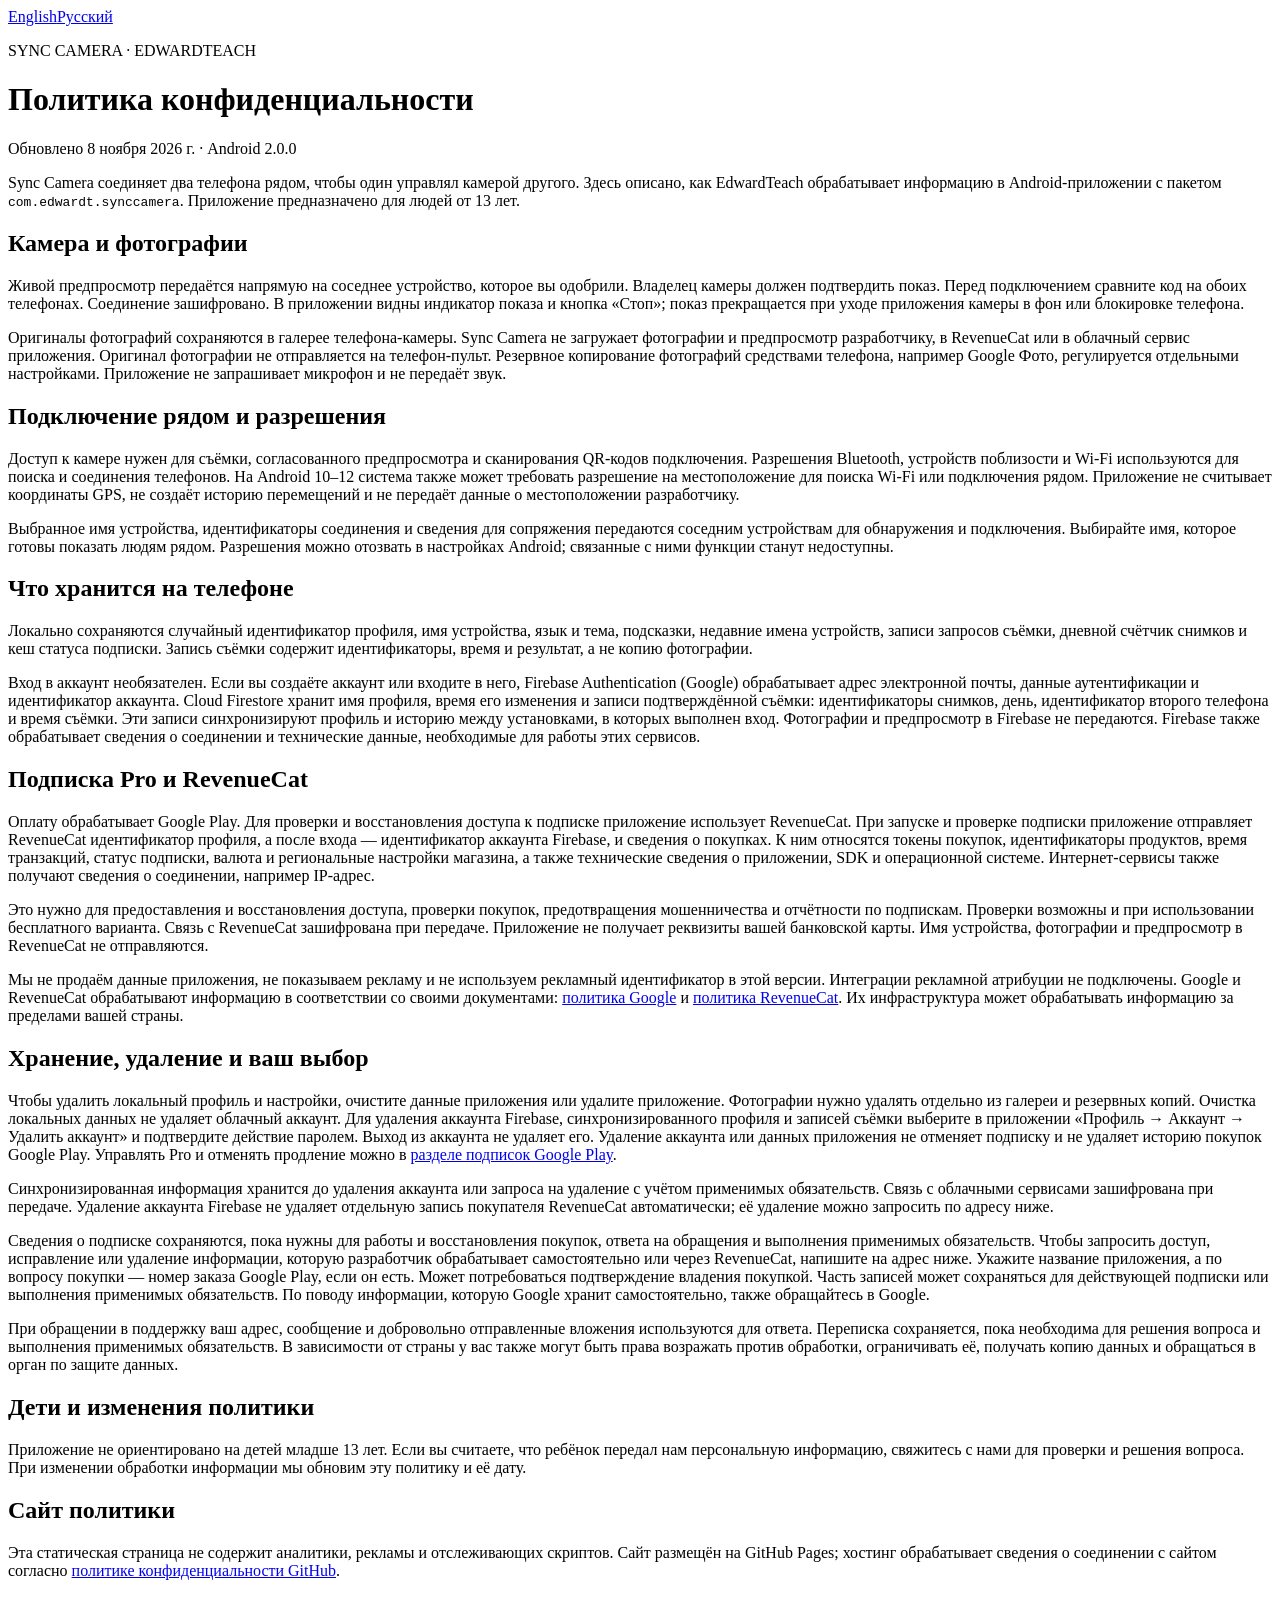
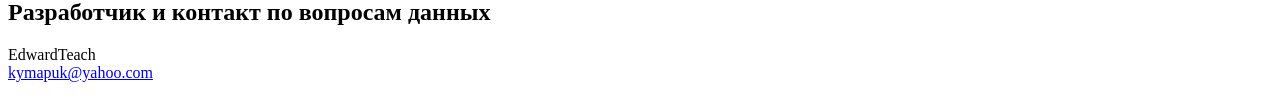
==== ru.html @ 74750371 "Publish Sync Camera privacy policy: ru.html" ====
<!doctype html>
<html lang="ru">
<head>
  <meta charset="utf-8">
  <meta name="viewport" content="width=device-width,initial-scale=1">
  <meta name="referrer" content="no-referrer">
  <title>Sync Camera — Политика конфиденциальности</title>
  <link rel="stylesheet" href="privacy.css">
</head>
<body>
<main>
  <nav aria-label="Язык"><a href="index.html" lang="en">English</a><a href="ru.html" aria-current="page">Русский</a></nav>
  <header><p class="brand">SYNC CAMERA · EDWARDTEACH</p><h1>Политика конфиденциальности</h1><p class="updated">Обновлено 8 ноября 2026 г. · Android 2.0.0</p></header>
  <p>Sync Camera соединяет два телефона рядом, чтобы один управлял камерой другого. Здесь описано, как EdwardTeach обрабатывает информацию в Android-приложении с пакетом <code>com.edwardt.synccamera</code>. Приложение предназначено для людей от 13 лет.</p>
  <section><h2>Камера и фотографии</h2>
    <p>Живой предпросмотр передаётся напрямую на соседнее устройство, которое вы одобрили. Владелец камеры должен подтвердить показ. Перед подключением сравните код на обоих телефонах. Соединение зашифровано. В приложении видны индикатор показа и кнопка «Стоп»; показ прекращается при уходе приложения камеры в фон или блокировке телефона.</p>
    <p>Оригиналы фотографий сохраняются в галерее телефона-камеры. Sync Camera не загружает фотографии и предпросмотр разработчику, в RevenueCat или в облачный сервис приложения. Оригинал фотографии не отправляется на телефон-пульт. Резервное копирование фотографий средствами телефона, например Google Фото, регулируется отдельными настройками. Приложение не запрашивает микрофон и не передаёт звук.</p>
  </section>
  <section><h2>Подключение рядом и разрешения</h2>
    <p>Доступ к камере нужен для съёмки, согласованного предпросмотра и сканирования QR-кодов подключения. Разрешения Bluetooth, устройств поблизости и Wi-Fi используются для поиска и соединения телефонов. На Android 10–12 система также может требовать разрешение на местоположение для поиска Wi-Fi или подключения рядом. Приложение не считывает координаты GPS, не создаёт историю перемещений и не передаёт данные о местоположении разработчику.</p>
    <p>Выбранное имя устройства, идентификаторы соединения и сведения для сопряжения передаются соседним устройствам для обнаружения и подключения. Выбирайте имя, которое готовы показать людям рядом. Разрешения можно отозвать в настройках Android; связанные с ними функции станут недоступны.</p>
  </section>
  <section><h2>Что хранится на телефоне</h2>
    <p>Локально сохраняются случайный идентификатор профиля, имя устройства, язык и тема, подсказки, недавние имена устройств, записи запросов съёмки, дневной счётчик снимков и кеш статуса подписки. Запись съёмки содержит идентификаторы, время и результат, а не копию фотографии.</p>
    <p>Вход в аккаунт необязателен. Если вы создаёте аккаунт или входите в него, Firebase Authentication (Google) обрабатывает адрес электронной почты, данные аутентификации и идентификатор аккаунта. Cloud Firestore хранит имя профиля, время его изменения и записи подтверждённой съёмки: идентификаторы снимков, день, идентификатор второго телефона и время съёмки. Эти записи синхронизируют профиль и историю между установками, в которых выполнен вход. Фотографии и предпросмотр в Firebase не передаются. Firebase также обрабатывает сведения о соединении и технические данные, необходимые для работы этих сервисов.</p>
  </section>
  <section><h2>Подписка Pro и RevenueCat</h2>
    <p>Оплату обрабатывает Google Play. Для проверки и восстановления доступа к подписке приложение использует RevenueCat. При запуске и проверке подписки приложение отправляет RevenueCat идентификатор профиля, а после входа — идентификатор аккаунта Firebase, и сведения о покупках. К ним относятся токены покупок, идентификаторы продуктов, время транзакций, статус подписки, валюта и региональные настройки магазина, а также технические сведения о приложении, SDK и операционной системе. Интернет-сервисы также получают сведения о соединении, например IP-адрес.</p>
    <p>Это нужно для предоставления и восстановления доступа, проверки покупок, предотвращения мошенничества и отчётности по подпискам. Проверки возможны и при использовании бесплатного варианта. Связь с RevenueCat зашифрована при передаче. Приложение не получает реквизиты вашей банковской карты. Имя устройства, фотографии и предпросмотр в RevenueCat не отправляются.</p>
    <p>Мы не продаём данные приложения, не показываем рекламу и не используем рекламный идентификатор в этой версии. Интеграции рекламной атрибуции не подключены. Google и RevenueCat обрабатывают информацию в соответствии со своими документами: <a href="https://policies.google.com/privacy">политика Google</a> и <a href="https://www.revenuecat.com/privacy/">политика RevenueCat</a>. Их инфраструктура может обрабатывать информацию за пределами вашей страны.</p>
  </section>
  <section><h2>Хранение, удаление и ваш выбор</h2>
    <p>Чтобы удалить локальный профиль и настройки, очистите данные приложения или удалите приложение. Фотографии нужно удалять отдельно из галереи и резервных копий. Очистка локальных данных не удаляет облачный аккаунт. Для удаления аккаунта Firebase, синхронизированного профиля и записей съёмки выберите в приложении «Профиль → Аккаунт → Удалить аккаунт» и подтвердите действие паролем. Выход из аккаунта не удаляет его. Удаление аккаунта или данных приложения не отменяет подписку и не удаляет историю покупок Google Play. Управлять Pro и отменять продление можно в <a href="https://play.google.com/store/account/subscriptions">разделе подписок Google Play</a>.</p>
    <p>Синхронизированная информация хранится до удаления аккаунта или запроса на удаление с учётом применимых обязательств. Связь с облачными сервисами зашифрована при передаче. Удаление аккаунта Firebase не удаляет отдельную запись покупателя RevenueCat автоматически; её удаление можно запросить по адресу ниже.</p>
    <p>Сведения о подписке сохраняются, пока нужны для работы и восстановления покупок, ответа на обращения и выполнения применимых обязательств. Чтобы запросить доступ, исправление или удаление информации, которую разработчик обрабатывает самостоятельно или через RevenueCat, напишите на адрес ниже. Укажите название приложения, а по вопросу покупки — номер заказа Google Play, если он есть. Может потребоваться подтверждение владения покупкой. Часть записей может сохраняться для действующей подписки или выполнения применимых обязательств. По поводу информации, которую Google хранит самостоятельно, также обращайтесь в Google.</p>
    <p>При обращении в поддержку ваш адрес, сообщение и добровольно отправленные вложения используются для ответа. Переписка сохраняется, пока необходима для решения вопроса и выполнения применимых обязательств. В зависимости от страны у вас также могут быть права возражать против обработки, ограничивать её, получать копию данных и обращаться в орган по защите данных.</p>
  </section>
  <section><h2>Дети и изменения политики</h2><p>Приложение не ориентировано на детей младше 13 лет. Если вы считаете, что ребёнок передал нам персональную информацию, свяжитесь с нами для проверки и решения вопроса. При изменении обработки информации мы обновим эту политику и её дату.</p></section>
  <section><h2>Сайт политики</h2><p>Эта статическая страница не содержит аналитики, рекламы и отслеживающих скриптов. Сайт размещён на GitHub Pages; хостинг обрабатывает сведения о соединении с сайтом согласно <a href="https://docs.github.com/en/site-policy/privacy-policies/github-general-privacy-statement">политике конфиденциальности GitHub</a>.</p></section>
  <footer><h2>Разработчик и контакт по вопросам данных</h2><p>EdwardTeach<br><a href="mailto:kymapuk@yahoo.com">kymapuk@yahoo.com</a></p></footer>
</main>
</body>
</html>
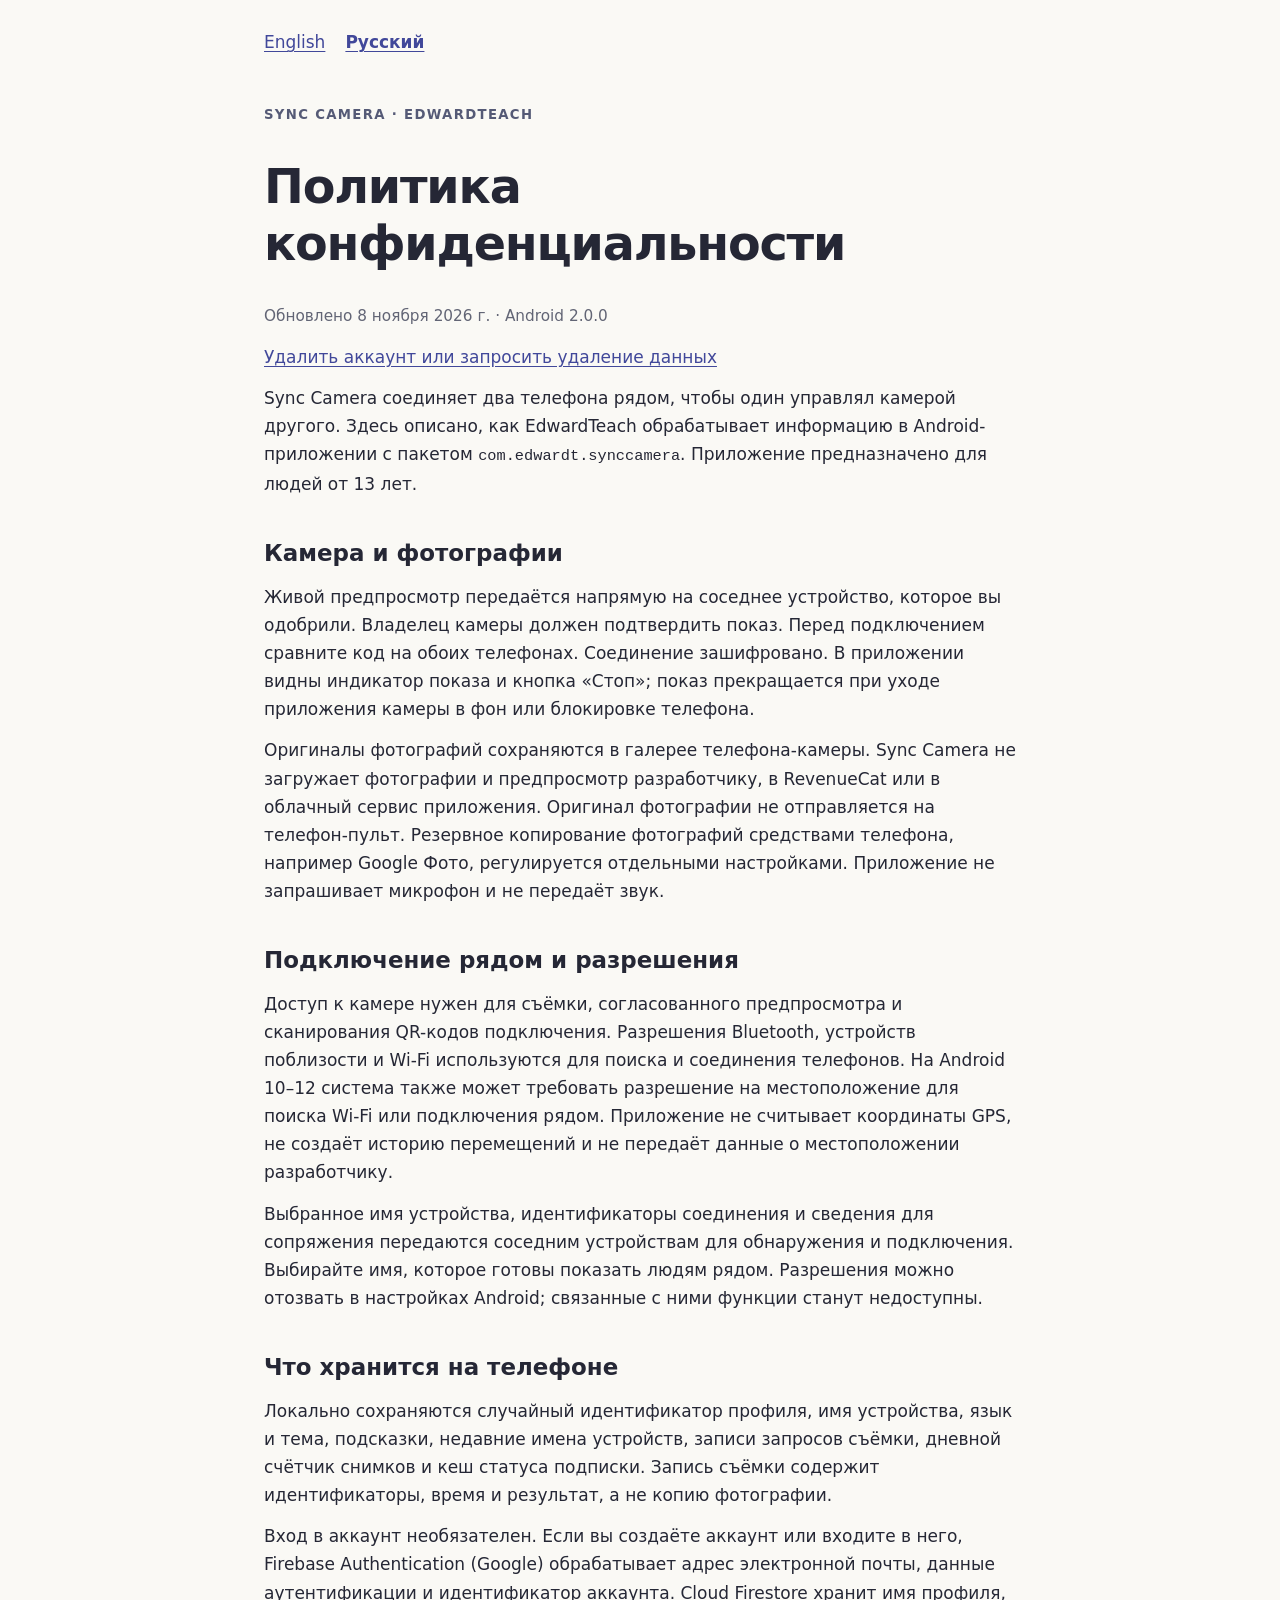
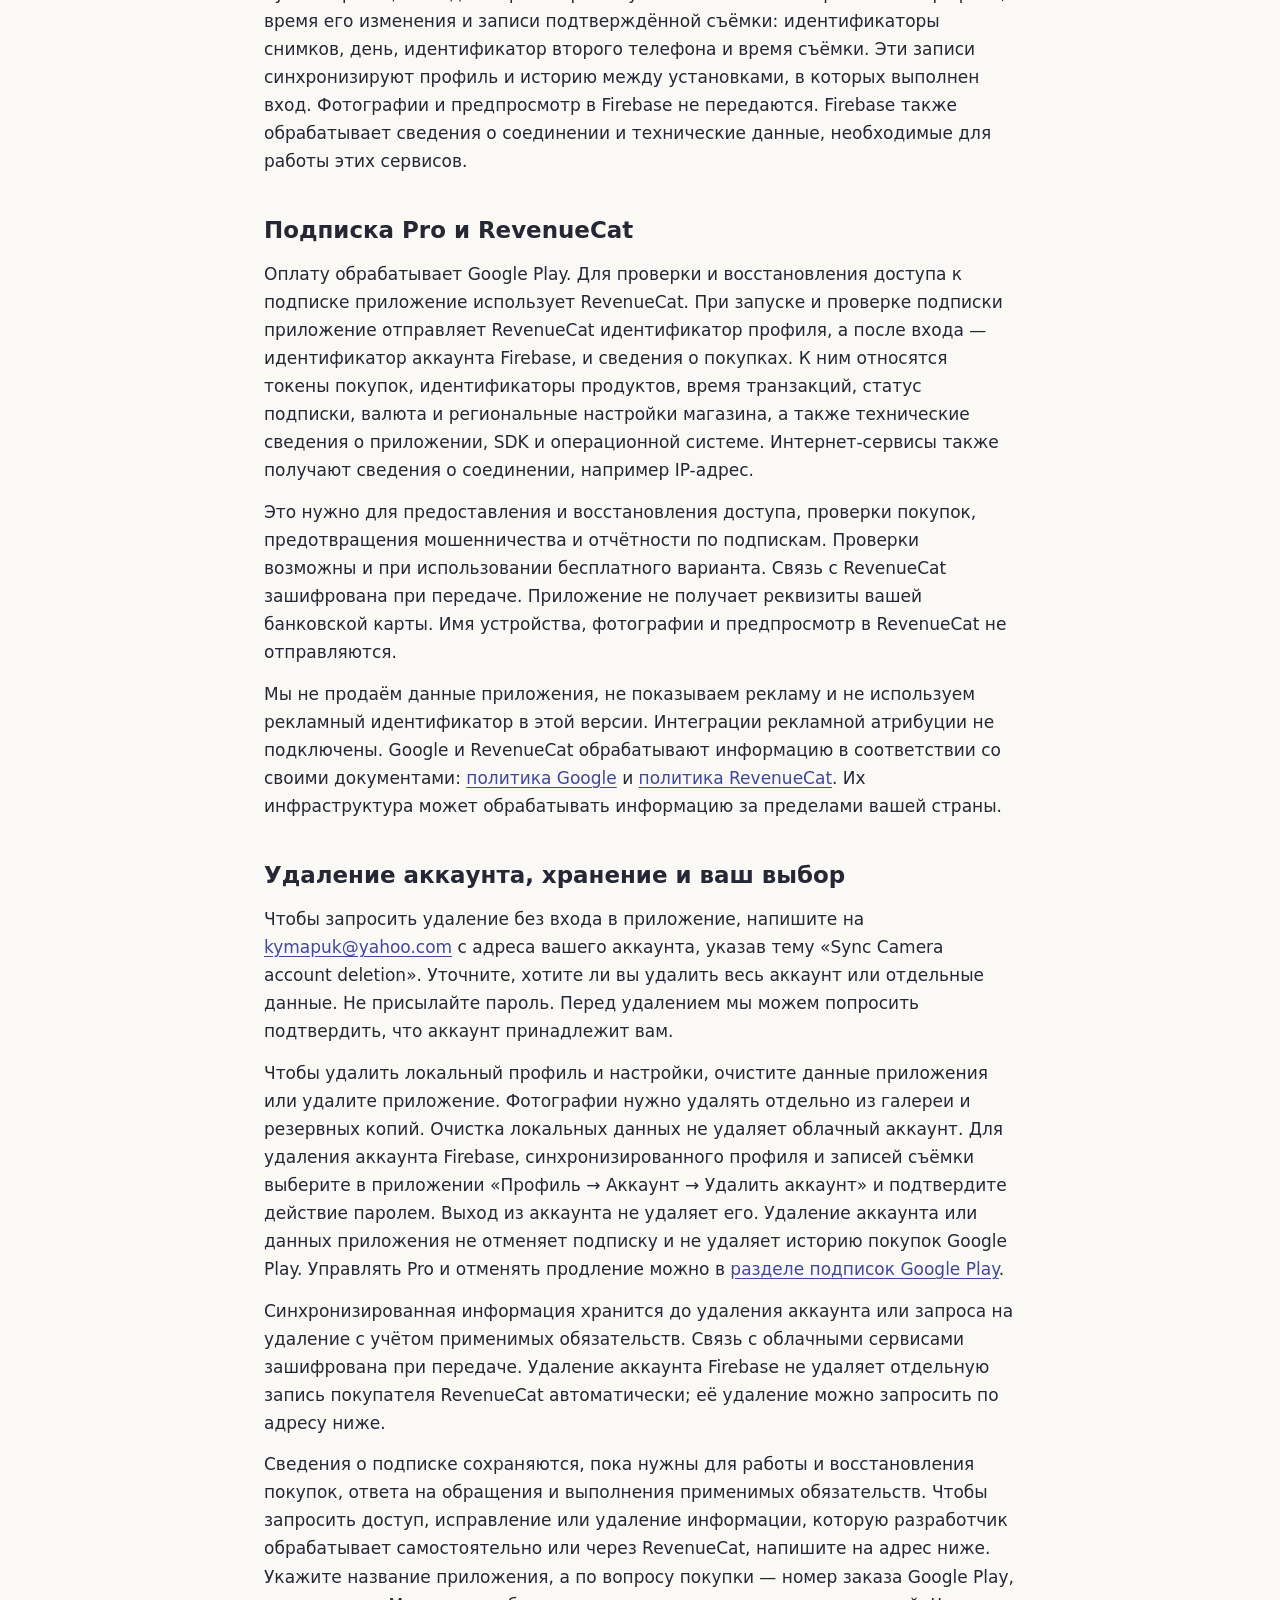
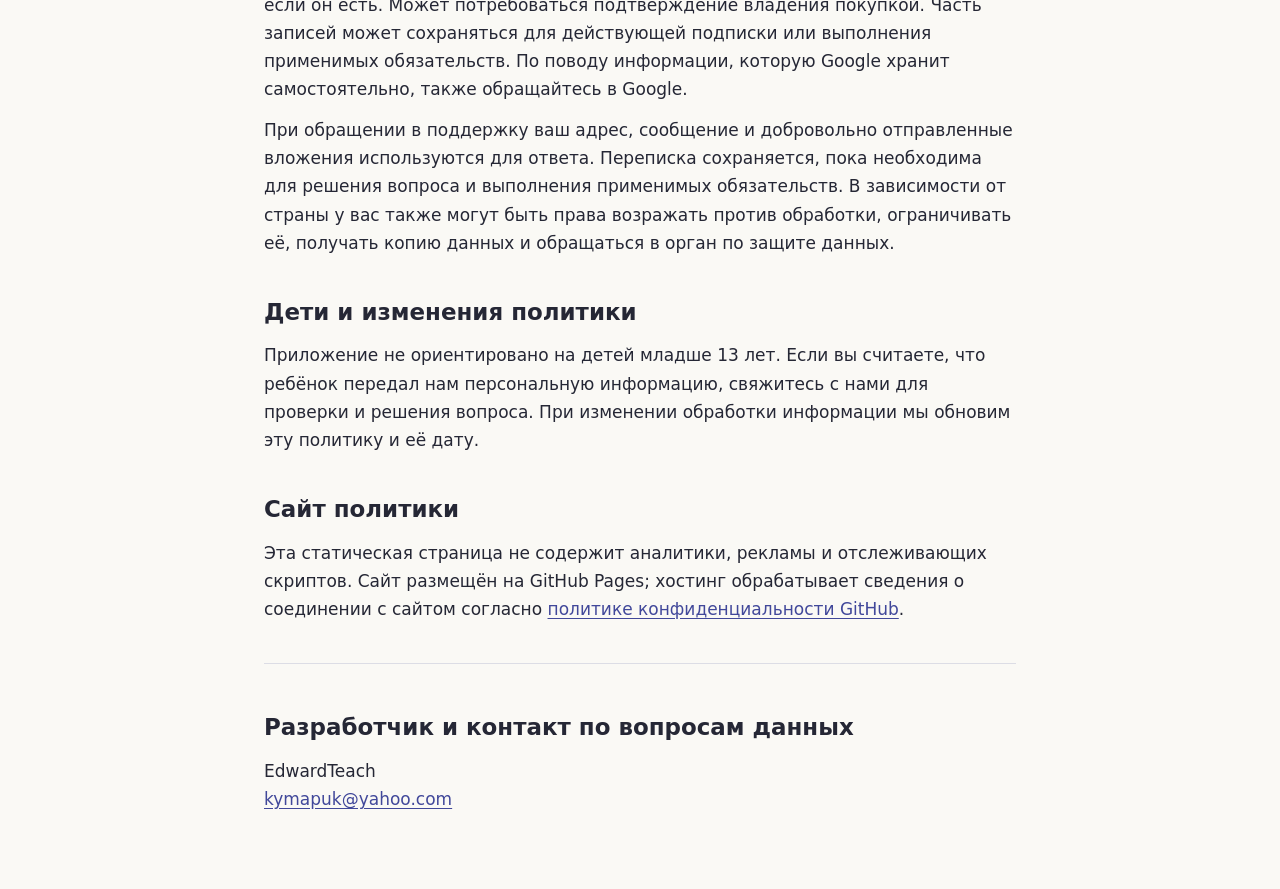
==== commit 5ff47356: "Clarify account deletion requests and add direct section link" ====
--- a/ru.html
+++ b/ru.html
@@ -11,6 +11,7 @@
 <main>
   <nav aria-label="Язык"><a href="index.html" lang="en">English</a><a href="ru.html" aria-current="page">Русский</a></nav>
   <header><p class="brand">SYNC CAMERA · EDWARDTEACH</p><h1>Политика конфиденциальности</h1><p class="updated">Обновлено 8 ноября 2026 г. · Android 2.0.0</p></header>
+  <p><a href="#account-deletion">Удалить аккаунт или запросить удаление данных</a></p>
   <p>Sync Camera соединяет два телефона рядом, чтобы один управлял камерой другого. Здесь описано, как EdwardTeach обрабатывает информацию в Android-приложении с пакетом <code>com.edwardt.synccamera</code>. Приложение предназначено для людей от 13 лет.</p>
   <section><h2>Камера и фотографии</h2>
     <p>Живой предпросмотр передаётся напрямую на соседнее устройство, которое вы одобрили. Владелец камеры должен подтвердить показ. Перед подключением сравните код на обоих телефонах. Соединение зашифровано. В приложении видны индикатор показа и кнопка «Стоп»; показ прекращается при уходе приложения камеры в фон или блокировке телефона.</p>
@@ -29,7 +30,8 @@
     <p>Это нужно для предоставления и восстановления доступа, проверки покупок, предотвращения мошенничества и отчётности по подпискам. Проверки возможны и при использовании бесплатного варианта. Связь с RevenueCat зашифрована при передаче. Приложение не получает реквизиты вашей банковской карты. Имя устройства, фотографии и предпросмотр в RevenueCat не отправляются.</p>
     <p>Мы не продаём данные приложения, не показываем рекламу и не используем рекламный идентификатор в этой версии. Интеграции рекламной атрибуции не подключены. Google и RevenueCat обрабатывают информацию в соответствии со своими документами: <a href="https://policies.google.com/privacy">политика Google</a> и <a href="https://www.revenuecat.com/privacy/">политика RevenueCat</a>. Их инфраструктура может обрабатывать информацию за пределами вашей страны.</p>
   </section>
-  <section><h2>Хранение, удаление и ваш выбор</h2>
+  <section id="account-deletion"><h2>Удаление аккаунта, хранение и ваш выбор</h2>
+    <p>Чтобы запросить удаление без входа в приложение, напишите на <a href="mailto:kymapuk@yahoo.com?subject=Sync%20Camera%20account%20deletion">kymapuk@yahoo.com</a> с адреса вашего аккаунта, указав тему «Sync Camera account deletion». Уточните, хотите ли вы удалить весь аккаунт или отдельные данные. Не присылайте пароль. Перед удалением мы можем попросить подтвердить, что аккаунт принадлежит вам.</p>
     <p>Чтобы удалить локальный профиль и настройки, очистите данные приложения или удалите приложение. Фотографии нужно удалять отдельно из галереи и резервных копий. Очистка локальных данных не удаляет облачный аккаунт. Для удаления аккаунта Firebase, синхронизированного профиля и записей съёмки выберите в приложении «Профиль → Аккаунт → Удалить аккаунт» и подтвердите действие паролем. Выход из аккаунта не удаляет его. Удаление аккаунта или данных приложения не отменяет подписку и не удаляет историю покупок Google Play. Управлять Pro и отменять продление можно в <a href="https://play.google.com/store/account/subscriptions">разделе подписок Google Play</a>.</p>
     <p>Синхронизированная информация хранится до удаления аккаунта или запроса на удаление с учётом применимых обязательств. Связь с облачными сервисами зашифрована при передаче. Удаление аккаунта Firebase не удаляет отдельную запись покупателя RevenueCat автоматически; её удаление можно запросить по адресу ниже.</p>
     <p>Сведения о подписке сохраняются, пока нужны для работы и восстановления покупок, ответа на обращения и выполнения применимых обязательств. Чтобы запросить доступ, исправление или удаление информации, которую разработчик обрабатывает самостоятельно или через RevenueCat, напишите на адрес ниже. Укажите название приложения, а по вопросу покупки — номер заказа Google Play, если он есть. Может потребоваться подтверждение владения покупкой. Часть записей может сохраняться для действующей подписки или выполнения применимых обязательств. По поводу информации, которую Google хранит самостоятельно, также обращайтесь в Google.</p>
--- a/privacy.css
+++ b/privacy.css
@@ -0,0 +1,30 @@
+:root { color-scheme: light dark; font: 17px/1.65 system-ui, sans-serif; }
+* { box-sizing: border-box; }
+body { margin: 0; background: #faf9f5; color: #252735; }
+main { max-width: 800px; margin: 0 auto; padding: 28px 24px 64px; }
+nav { display: flex; flex-wrap: wrap; gap: 20px; margin-bottom: 48px; }
+a { color: #41489a; text-underline-offset: 3px; overflow-wrap: anywhere; }
+a[aria-current="page"] { font-weight: 750; }
+a:focus-visible { outline: 3px solid #737dcc; outline-offset: 5px; }
+.brand { color: #555a76; font-size: .78rem; font-weight: 750; letter-spacing: .1em; }
+h1 { font-size: clamp(1.4rem, 5.5vw, 2.8rem); line-height: 1.2; letter-spacing: -.025em; overflow-wrap: anywhere; }
+h2 { margin: 1.8em 0 .6em; font-size: 1.35rem; line-height: 1.3; }
+.updated { color: #626575; font-size: .9rem; }
+p { margin: .8em 0; }
+code { font-size: .9em; overflow-wrap: anywhere; }
+footer { margin-top: 40px; padding-top: 8px; border-top: 1px solid #dcdde5; }
+@media (prefers-color-scheme: dark) {
+  body { background: #171821; color: #e7e8ef; }
+  a { color: #bcc3ff; }
+  .brand, .updated { color: #b4b8cd; }
+  footer { border-color: #454858; }
+}
+@media print {
+  :root { color-scheme: light; }
+  body { background: white; color: black; }
+  main { max-width: none; padding: 0; }
+  nav { display: none; }
+  a, .brand, .updated { color: black; }
+  h2 { break-after: avoid; }
+}
+
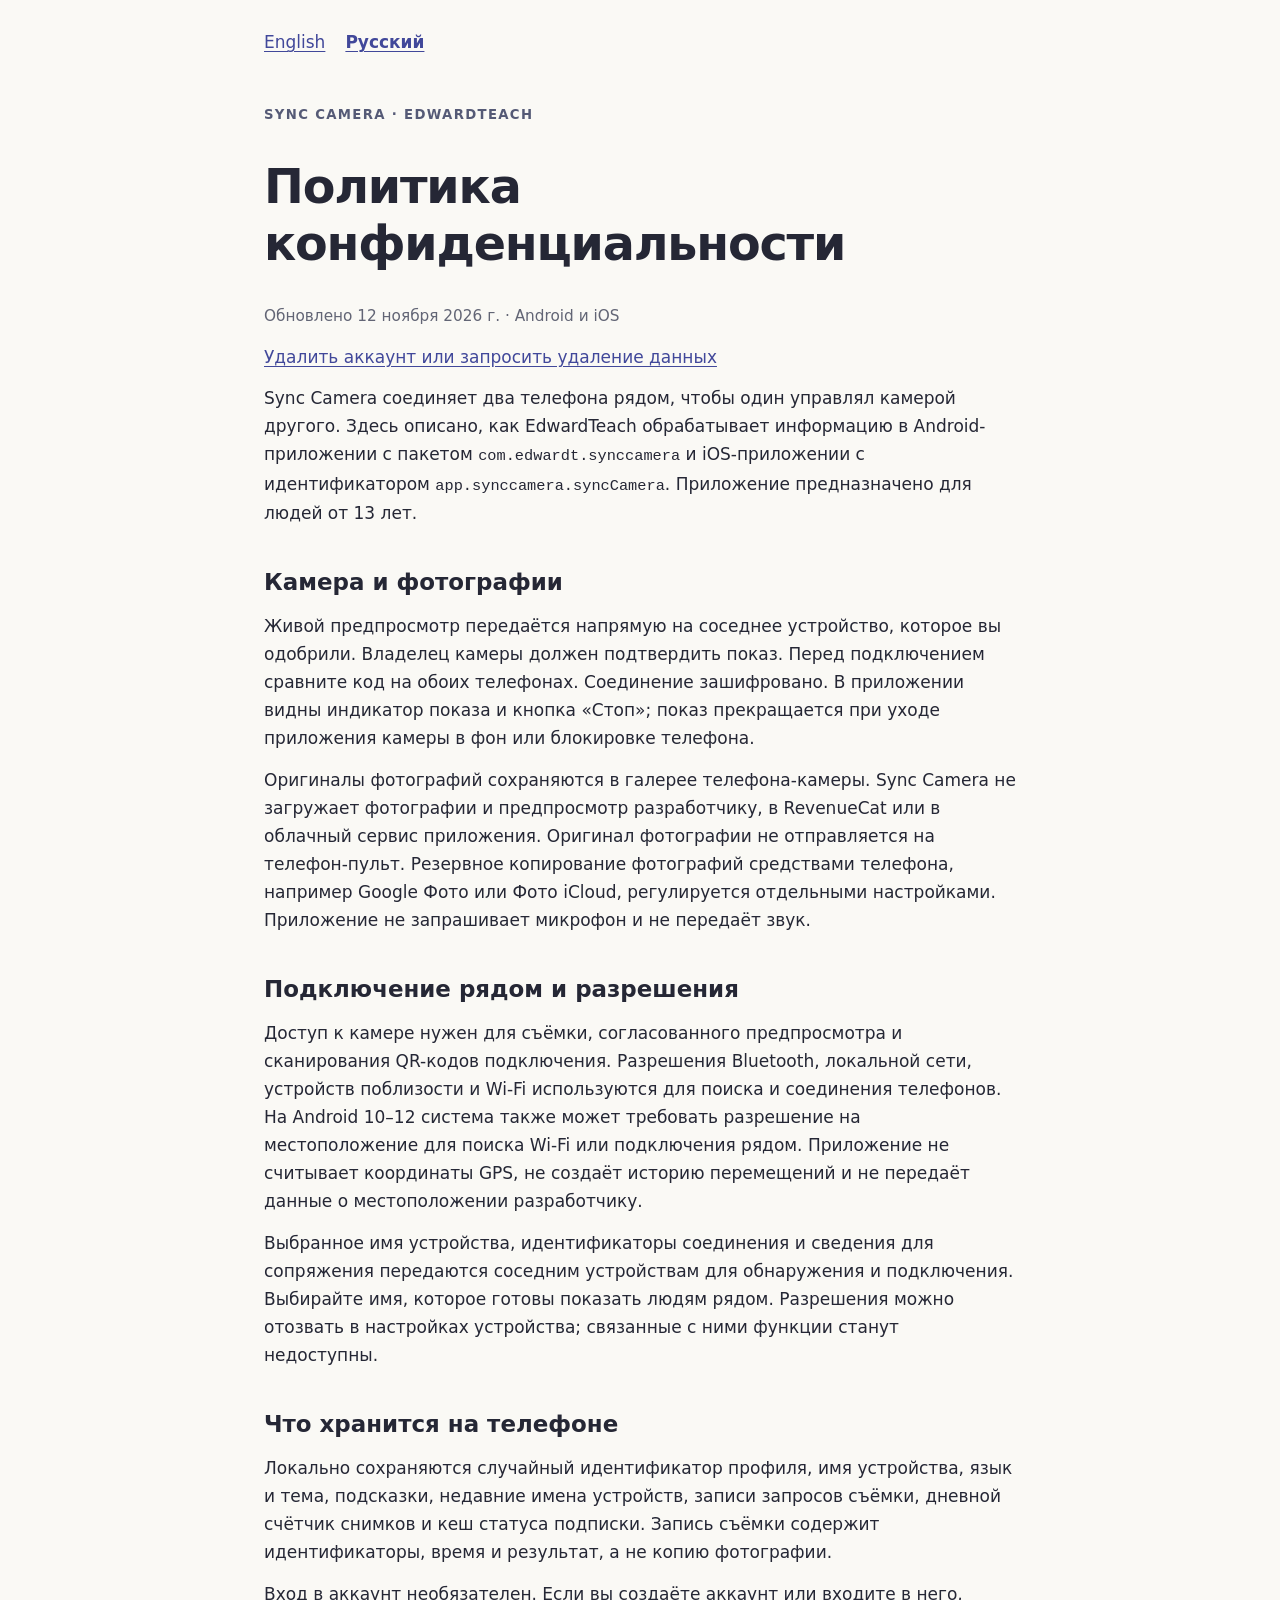
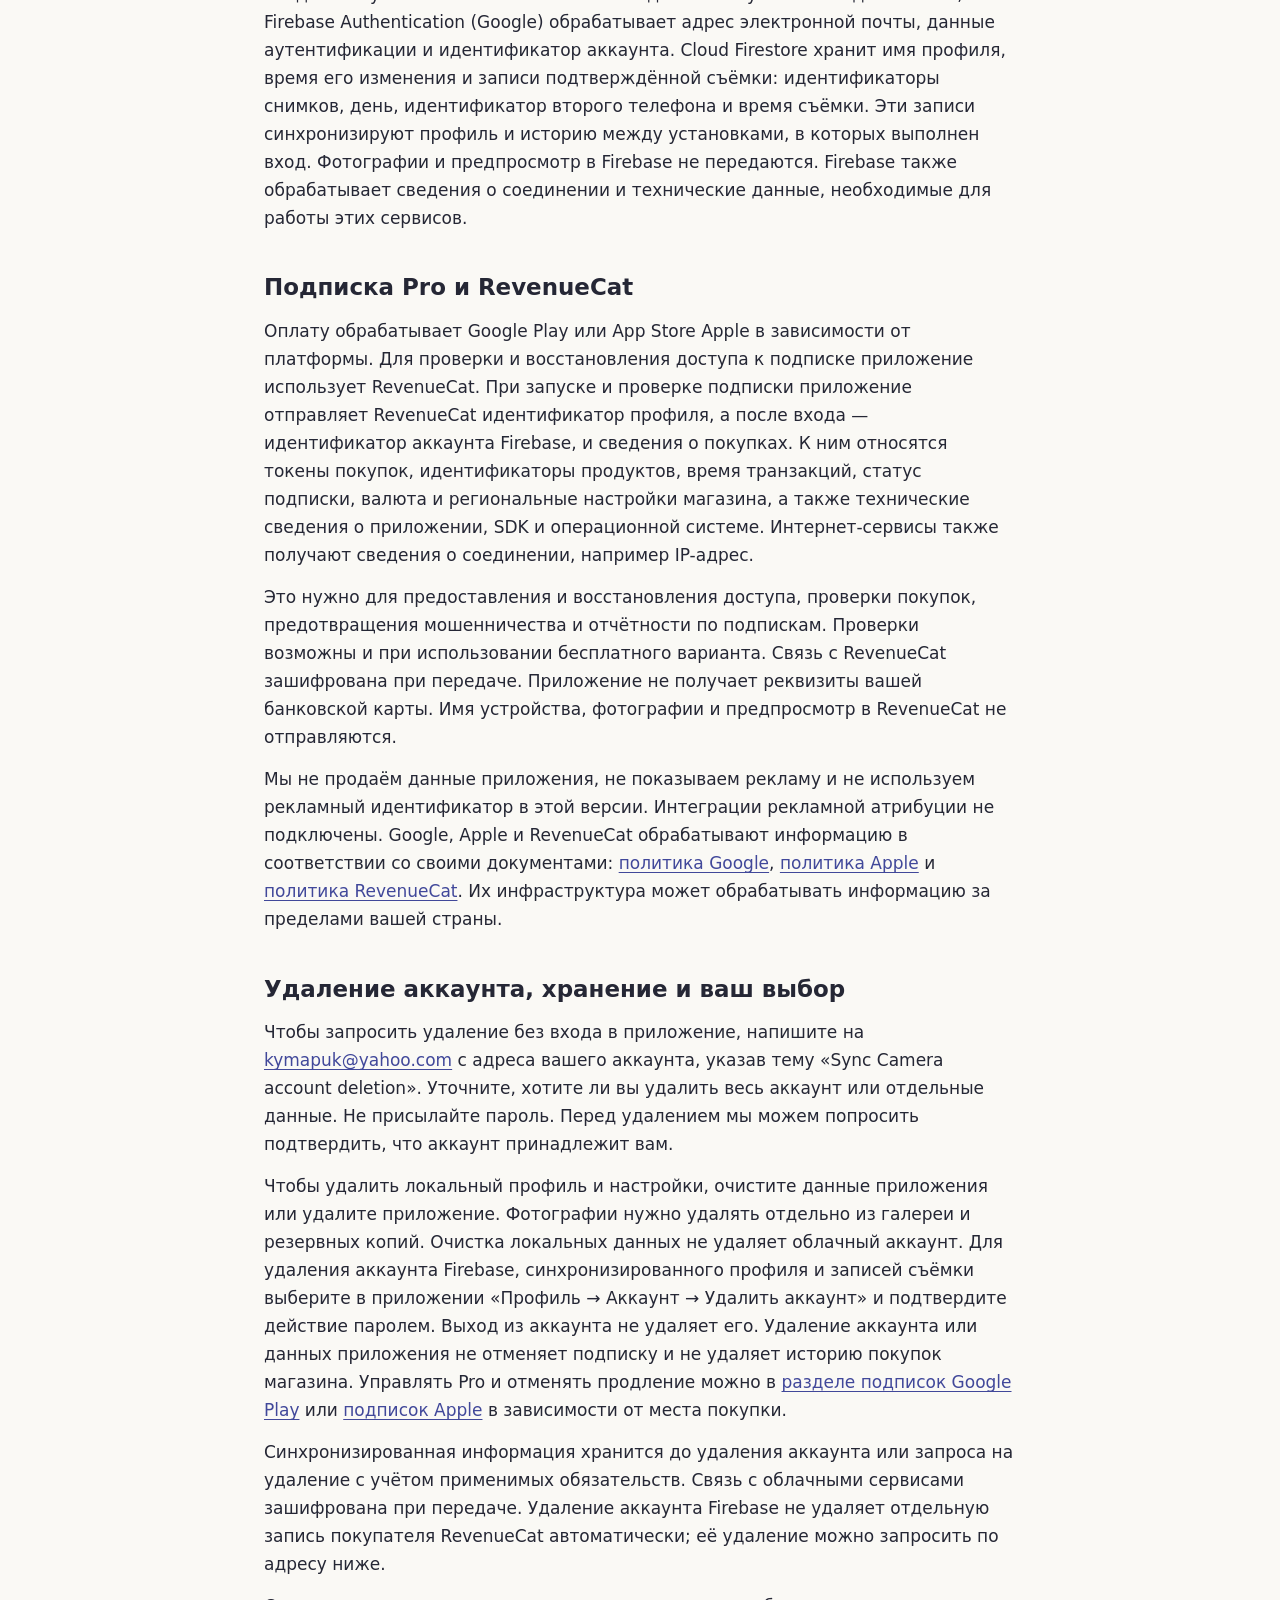
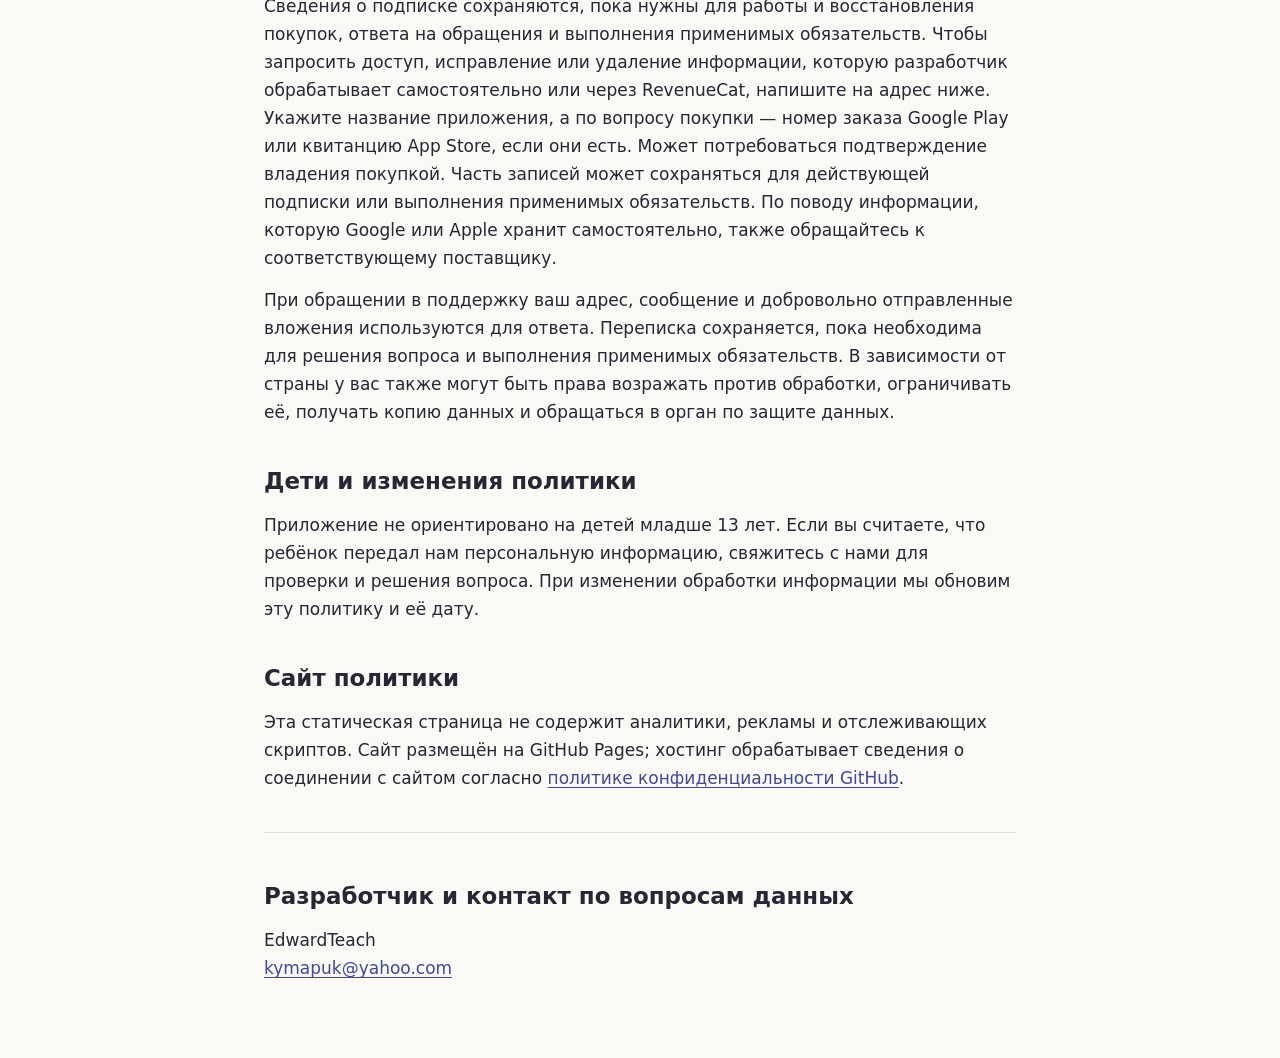
==== commit 163ff756: "Cover iOS purchases and add Sync Camera support contact" ====
--- a/ru.html
+++ b/ru.html
@@ -10,37 +10,36 @@
 <body>
 <main>
   <nav aria-label="Язык"><a href="index.html" lang="en">English</a><a href="ru.html" aria-current="page">Русский</a></nav>
-  <header><p class="brand">SYNC CAMERA · EDWARDTEACH</p><h1>Политика конфиденциальности</h1><p class="updated">Обновлено 8 ноября 2026 г. · Android 2.0.0</p></header>
+  <header><p class="brand">SYNC CAMERA · EDWARDTEACH</p><h1>Политика конфиденциальности</h1><p class="updated">Обновлено 12 ноября 2026 г. · Android и iOS</p></header>
   <p><a href="#account-deletion">Удалить аккаунт или запросить удаление данных</a></p>
-  <p>Sync Camera соединяет два телефона рядом, чтобы один управлял камерой другого. Здесь описано, как EdwardTeach обрабатывает информацию в Android-приложении с пакетом <code>com.edwardt.synccamera</code>. Приложение предназначено для людей от 13 лет.</p>
+  <p>Sync Camera соединяет два телефона рядом, чтобы один управлял камерой другого. Здесь описано, как EdwardTeach обрабатывает информацию в Android-приложении с пакетом <code>com.edwardt.synccamera</code> и iOS-приложении с идентификатором <code>app.synccamera.syncCamera</code>. Приложение предназначено для людей от 13 лет.</p>
   <section><h2>Камера и фотографии</h2>
     <p>Живой предпросмотр передаётся напрямую на соседнее устройство, которое вы одобрили. Владелец камеры должен подтвердить показ. Перед подключением сравните код на обоих телефонах. Соединение зашифровано. В приложении видны индикатор показа и кнопка «Стоп»; показ прекращается при уходе приложения камеры в фон или блокировке телефона.</p>
-    <p>Оригиналы фотографий сохраняются в галерее телефона-камеры. Sync Camera не загружает фотографии и предпросмотр разработчику, в RevenueCat или в облачный сервис приложения. Оригинал фотографии не отправляется на телефон-пульт. Резервное копирование фотографий средствами телефона, например Google Фото, регулируется отдельными настройками. Приложение не запрашивает микрофон и не передаёт звук.</p>
+    <p>Оригиналы фотографий сохраняются в галерее телефона-камеры. Sync Camera не загружает фотографии и предпросмотр разработчику, в RevenueCat или в облачный сервис приложения. Оригинал фотографии не отправляется на телефон-пульт. Резервное копирование фотографий средствами телефона, например Google Фото или Фото iCloud, регулируется отдельными настройками. Приложение не запрашивает микрофон и не передаёт звук.</p>
   </section>
   <section><h2>Подключение рядом и разрешения</h2>
-    <p>Доступ к камере нужен для съёмки, согласованного предпросмотра и сканирования QR-кодов подключения. Разрешения Bluetooth, устройств поблизости и Wi-Fi используются для поиска и соединения телефонов. На Android 10–12 система также может требовать разрешение на местоположение для поиска Wi-Fi или подключения рядом. Приложение не считывает координаты GPS, не создаёт историю перемещений и не передаёт данные о местоположении разработчику.</p>
-    <p>Выбранное имя устройства, идентификаторы соединения и сведения для сопряжения передаются соседним устройствам для обнаружения и подключения. Выбирайте имя, которое готовы показать людям рядом. Разрешения можно отозвать в настройках Android; связанные с ними функции станут недоступны.</p>
+    <p>Доступ к камере нужен для съёмки, согласованного предпросмотра и сканирования QR-кодов подключения. Разрешения Bluetooth, локальной сети, устройств поблизости и Wi-Fi используются для поиска и соединения телефонов. На Android 10–12 система также может требовать разрешение на местоположение для поиска Wi-Fi или подключения рядом. Приложение не считывает координаты GPS, не создаёт историю перемещений и не передаёт данные о местоположении разработчику.</p>
+    <p>Выбранное имя устройства, идентификаторы соединения и сведения для сопряжения передаются соседним устройствам для обнаружения и подключения. Выбирайте имя, которое готовы показать людям рядом. Разрешения можно отозвать в настройках устройства; связанные с ними функции станут недоступны.</p>
   </section>
   <section><h2>Что хранится на телефоне</h2>
     <p>Локально сохраняются случайный идентификатор профиля, имя устройства, язык и тема, подсказки, недавние имена устройств, записи запросов съёмки, дневной счётчик снимков и кеш статуса подписки. Запись съёмки содержит идентификаторы, время и результат, а не копию фотографии.</p>
     <p>Вход в аккаунт необязателен. Если вы создаёте аккаунт или входите в него, Firebase Authentication (Google) обрабатывает адрес электронной почты, данные аутентификации и идентификатор аккаунта. Cloud Firestore хранит имя профиля, время его изменения и записи подтверждённой съёмки: идентификаторы снимков, день, идентификатор второго телефона и время съёмки. Эти записи синхронизируют профиль и историю между установками, в которых выполнен вход. Фотографии и предпросмотр в Firebase не передаются. Firebase также обрабатывает сведения о соединении и технические данные, необходимые для работы этих сервисов.</p>
   </section>
   <section><h2>Подписка Pro и RevenueCat</h2>
-    <p>Оплату обрабатывает Google Play. Для проверки и восстановления доступа к подписке приложение использует RevenueCat. При запуске и проверке подписки приложение отправляет RevenueCat идентификатор профиля, а после входа — идентификатор аккаунта Firebase, и сведения о покупках. К ним относятся токены покупок, идентификаторы продуктов, время транзакций, статус подписки, валюта и региональные настройки магазина, а также технические сведения о приложении, SDK и операционной системе. Интернет-сервисы также получают сведения о соединении, например IP-адрес.</p>
+    <p>Оплату обрабатывает Google Play или App Store Apple в зависимости от платформы. Для проверки и восстановления доступа к подписке приложение использует RevenueCat. При запуске и проверке подписки приложение отправляет RevenueCat идентификатор профиля, а после входа — идентификатор аккаунта Firebase, и сведения о покупках. К ним относятся токены покупок, идентификаторы продуктов, время транзакций, статус подписки, валюта и региональные настройки магазина, а также технические сведения о приложении, SDK и операционной системе. Интернет-сервисы также получают сведения о соединении, например IP-адрес.</p>
     <p>Это нужно для предоставления и восстановления доступа, проверки покупок, предотвращения мошенничества и отчётности по подпискам. Проверки возможны и при использовании бесплатного варианта. Связь с RevenueCat зашифрована при передаче. Приложение не получает реквизиты вашей банковской карты. Имя устройства, фотографии и предпросмотр в RevenueCat не отправляются.</p>
-    <p>Мы не продаём данные приложения, не показываем рекламу и не используем рекламный идентификатор в этой версии. Интеграции рекламной атрибуции не подключены. Google и RevenueCat обрабатывают информацию в соответствии со своими документами: <a href="https://policies.google.com/privacy">политика Google</a> и <a href="https://www.revenuecat.com/privacy/">политика RevenueCat</a>. Их инфраструктура может обрабатывать информацию за пределами вашей страны.</p>
+    <p>Мы не продаём данные приложения, не показываем рекламу и не используем рекламный идентификатор в этой версии. Интеграции рекламной атрибуции не подключены. Google, Apple и RevenueCat обрабатывают информацию в соответствии со своими документами: <a href="https://policies.google.com/privacy">политика Google</a>, <a href="https://www.apple.com/legal/privacy/">политика Apple</a> и <a href="https://www.revenuecat.com/privacy/">политика RevenueCat</a>. Их инфраструктура может обрабатывать информацию за пределами вашей страны.</p>
   </section>
   <section id="account-deletion"><h2>Удаление аккаунта, хранение и ваш выбор</h2>
     <p>Чтобы запросить удаление без входа в приложение, напишите на <a href="mailto:kymapuk@yahoo.com?subject=Sync%20Camera%20account%20deletion">kymapuk@yahoo.com</a> с адреса вашего аккаунта, указав тему «Sync Camera account deletion». Уточните, хотите ли вы удалить весь аккаунт или отдельные данные. Не присылайте пароль. Перед удалением мы можем попросить подтвердить, что аккаунт принадлежит вам.</p>
-    <p>Чтобы удалить локальный профиль и настройки, очистите данные приложения или удалите приложение. Фотографии нужно удалять отдельно из галереи и резервных копий. Очистка локальных данных не удаляет облачный аккаунт. Для удаления аккаунта Firebase, синхронизированного профиля и записей съёмки выберите в приложении «Профиль → Аккаунт → Удалить аккаунт» и подтвердите действие паролем. Выход из аккаунта не удаляет его. Удаление аккаунта или данных приложения не отменяет подписку и не удаляет историю покупок Google Play. Управлять Pro и отменять продление можно в <a href="https://play.google.com/store/account/subscriptions">разделе подписок Google Play</a>.</p>
+    <p>Чтобы удалить локальный профиль и настройки, очистите данные приложения или удалите приложение. Фотографии нужно удалять отдельно из галереи и резервных копий. Очистка локальных данных не удаляет облачный аккаунт. Для удаления аккаунта Firebase, синхронизированного профиля и записей съёмки выберите в приложении «Профиль → Аккаунт → Удалить аккаунт» и подтвердите действие паролем. Выход из аккаунта не удаляет его. Удаление аккаунта или данных приложения не отменяет подписку и не удаляет историю покупок магазина. Управлять Pro и отменять продление можно в <a href="https://play.google.com/store/account/subscriptions">разделе подписок Google Play</a> или <a href="https://apps.apple.com/account/subscriptions">подписок Apple</a> в зависимости от места покупки.</p>
     <p>Синхронизированная информация хранится до удаления аккаунта или запроса на удаление с учётом применимых обязательств. Связь с облачными сервисами зашифрована при передаче. Удаление аккаунта Firebase не удаляет отдельную запись покупателя RevenueCat автоматически; её удаление можно запросить по адресу ниже.</p>
-    <p>Сведения о подписке сохраняются, пока нужны для работы и восстановления покупок, ответа на обращения и выполнения применимых обязательств. Чтобы запросить доступ, исправление или удаление информации, которую разработчик обрабатывает самостоятельно или через RevenueCat, напишите на адрес ниже. Укажите название приложения, а по вопросу покупки — номер заказа Google Play, если он есть. Может потребоваться подтверждение владения покупкой. Часть записей может сохраняться для действующей подписки или выполнения применимых обязательств. По поводу информации, которую Google хранит самостоятельно, также обращайтесь в Google.</p>
+    <p>Сведения о подписке сохраняются, пока нужны для работы и восстановления покупок, ответа на обращения и выполнения применимых обязательств. Чтобы запросить доступ, исправление или удаление информации, которую разработчик обрабатывает самостоятельно или через RevenueCat, напишите на адрес ниже. Укажите название приложения, а по вопросу покупки — номер заказа Google Play или квитанцию App Store, если они есть. Может потребоваться подтверждение владения покупкой. Часть записей может сохраняться для действующей подписки или выполнения применимых обязательств. По поводу информации, которую Google или Apple хранит самостоятельно, также обращайтесь к соответствующему поставщику.</p>
     <p>При обращении в поддержку ваш адрес, сообщение и добровольно отправленные вложения используются для ответа. Переписка сохраняется, пока необходима для решения вопроса и выполнения применимых обязательств. В зависимости от страны у вас также могут быть права возражать против обработки, ограничивать её, получать копию данных и обращаться в орган по защите данных.</p>
   </section>
   <section><h2>Дети и изменения политики</h2><p>Приложение не ориентировано на детей младше 13 лет. Если вы считаете, что ребёнок передал нам персональную информацию, свяжитесь с нами для проверки и решения вопроса. При изменении обработки информации мы обновим эту политику и её дату.</p></section>
   <section><h2>Сайт политики</h2><p>Эта статическая страница не содержит аналитики, рекламы и отслеживающих скриптов. Сайт размещён на GitHub Pages; хостинг обрабатывает сведения о соединении с сайтом согласно <a href="https://docs.github.com/en/site-policy/privacy-policies/github-general-privacy-statement">политике конфиденциальности GitHub</a>.</p></section>
-  <footer><h2>Разработчик и контакт по вопросам данных</h2><p>EdwardTeach<br><a href="mailto:kymapuk@yahoo.com">kymapuk@yahoo.com</a></p></footer>
+  <footer id="support"><h2>Разработчик и контакт по вопросам данных</h2><p>EdwardTeach<br><a href="mailto:kymapuk@yahoo.com">kymapuk@yahoo.com</a></p></footer>
 </main>
 </body>
 </html>
-
